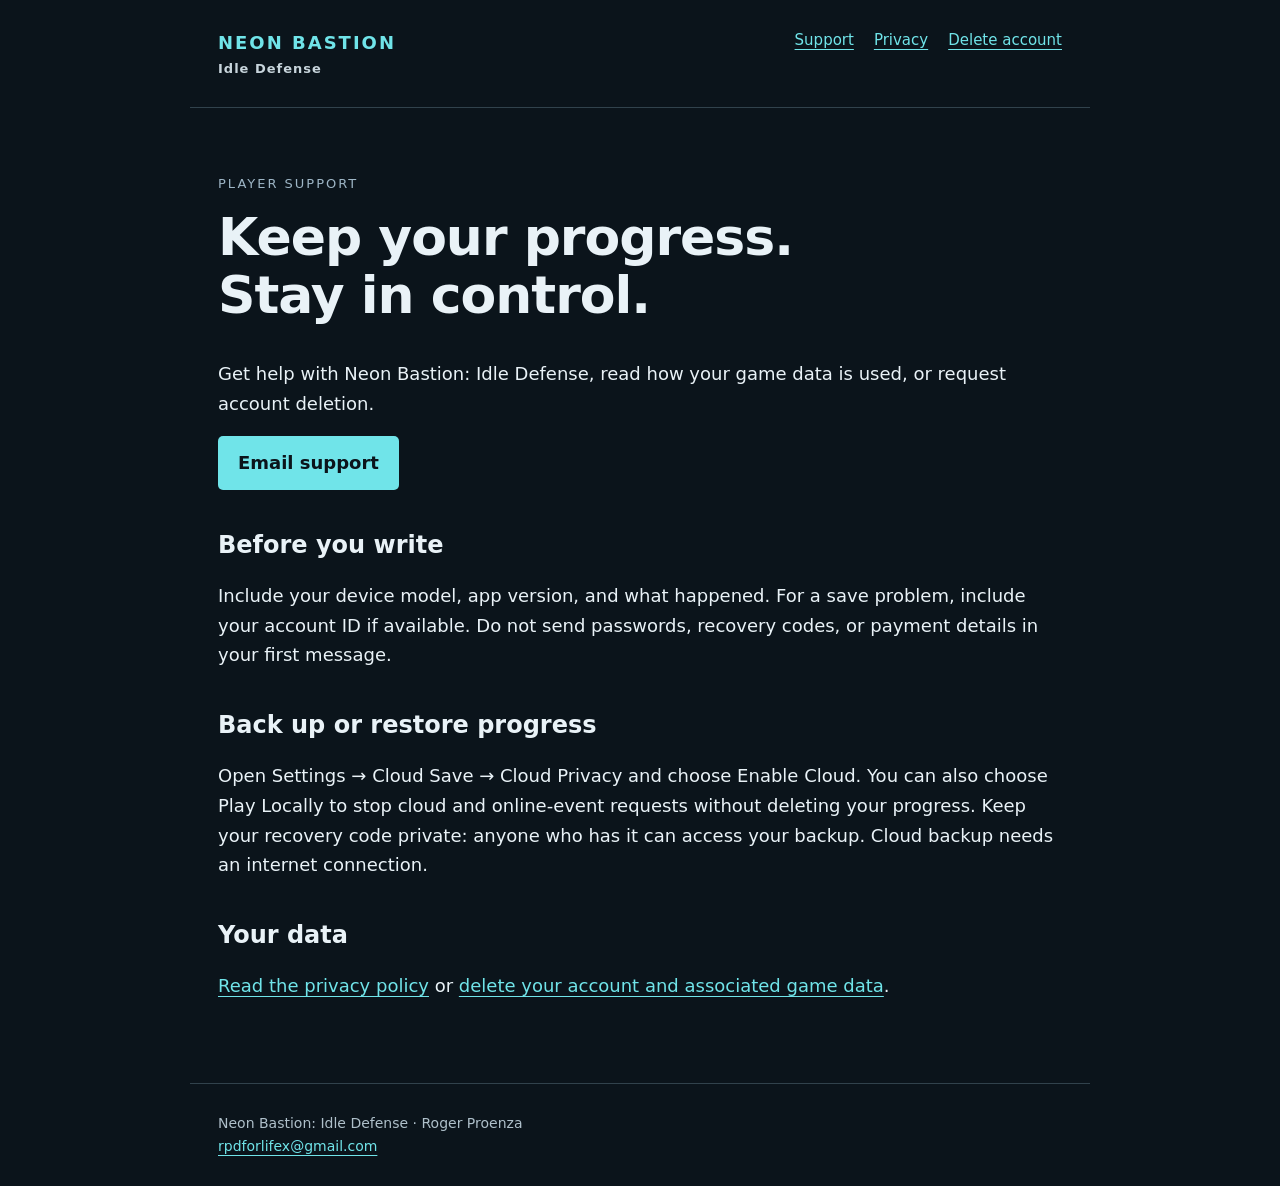
==== index.html @ 81708bd0 "Publish Neon Bastion support, privacy and account deletion pages" ====
<!doctype html>
<html lang="en"><head><meta charset="utf-8"><meta name="viewport" content="width=device-width, initial-scale=1">
<meta name="description" content="Official support, privacy, and account-deletion information for Neon Bastion: Idle Defense.">
<title>Support — Neon Bastion</title><link rel="stylesheet" href="site.css"></head>
<body><a class="skip" href="#main">Skip to content</a><header><a class="brand" href="index.html">NEON BASTION <span>Idle Defense</span></a>
<nav aria-label="Main"><a href="index.html">Support</a><a href="privacy.html">Privacy</a><a href="delete-account.html">Delete account</a></nav></header>
<main id="main"><p class="eyebrow">PLAYER SUPPORT</p><h1>Keep your progress.<br>Stay in control.</h1>
<p>Get help with Neon Bastion: Idle Defense, read how your game data is used, or request account deletion.</p>
<p><a class="button" href="mailto:rpdforlifex@gmail.com?subject=Neon%20Bastion%20support">Email support</a></p>
<h2>Before you write</h2><p>Include your device model, app version, and what happened. For a save problem, include your account ID if available. Do not send passwords, recovery codes, or payment details in your first message.</p>
<h2>Back up or restore progress</h2><p>Open Settings → Cloud Save → Cloud Privacy and choose Enable Cloud. You can also choose Play Locally to stop cloud and online-event requests without deleting your progress. Keep your recovery code private: anyone who has it can access your backup. Cloud backup needs an internet connection.</p>
<h2>Your data</h2><p><a href="privacy.html">Read the privacy policy</a> or <a href="delete-account.html">delete your account and associated game data</a>.</p></main><footer>Neon Bastion: Idle Defense · Roger Proenza<br>
<a href="mailto:rpdforlifex@gmail.com">rpdforlifex@gmail.com</a></footer></body></html>
---- site.css ----
*{box-sizing:border-box}body{margin:0;background:#0b141b;color:#e9f2f7;font:18px/1.65 system-ui,sans-serif}a{color:#70e4e9;text-underline-offset:4px}a:focus-visible{outline:3px solid #f3d58d;outline-offset:5px}header,main,footer{max-width:900px;margin:auto;padding:28px}header{border-bottom:1px solid #31424c;display:flex;gap:24px;justify-content:space-between;flex-wrap:wrap}.brand{font-weight:750;letter-spacing:2px;text-decoration:none}.brand span{display:block;font-size:13px;letter-spacing:1px;color:#c8d5dc}nav{display:flex;gap:20px;flex-wrap:wrap;font-size:15px}main{min-height:70vh;padding-top:52px;padding-bottom:64px}h1{font-size:clamp(30px,6vw,52px);line-height:1.12;letter-spacing:-1px;margin-top:0}h2{font-size:24px;margin-top:40px;line-height:1.3}.eyebrow{color:#9eb6c6;letter-spacing:2px;font-size:13px}.button{display:inline-block;background:#70e4e9;color:#0b141b;padding:12px 20px;font-weight:700;text-decoration:none;border-radius:5px}footer{border-top:1px solid #31424c;color:#afc0ca;font-size:14px}.skip{position:absolute;top:-80px;left:20px;padding:12px;background:#fff;color:#000}.skip:focus{top:12px}li{margin-bottom:12px}@media(max-width:540px){header,main,footer{padding-left:22px;padding-right:22px}nav{gap:16px}}
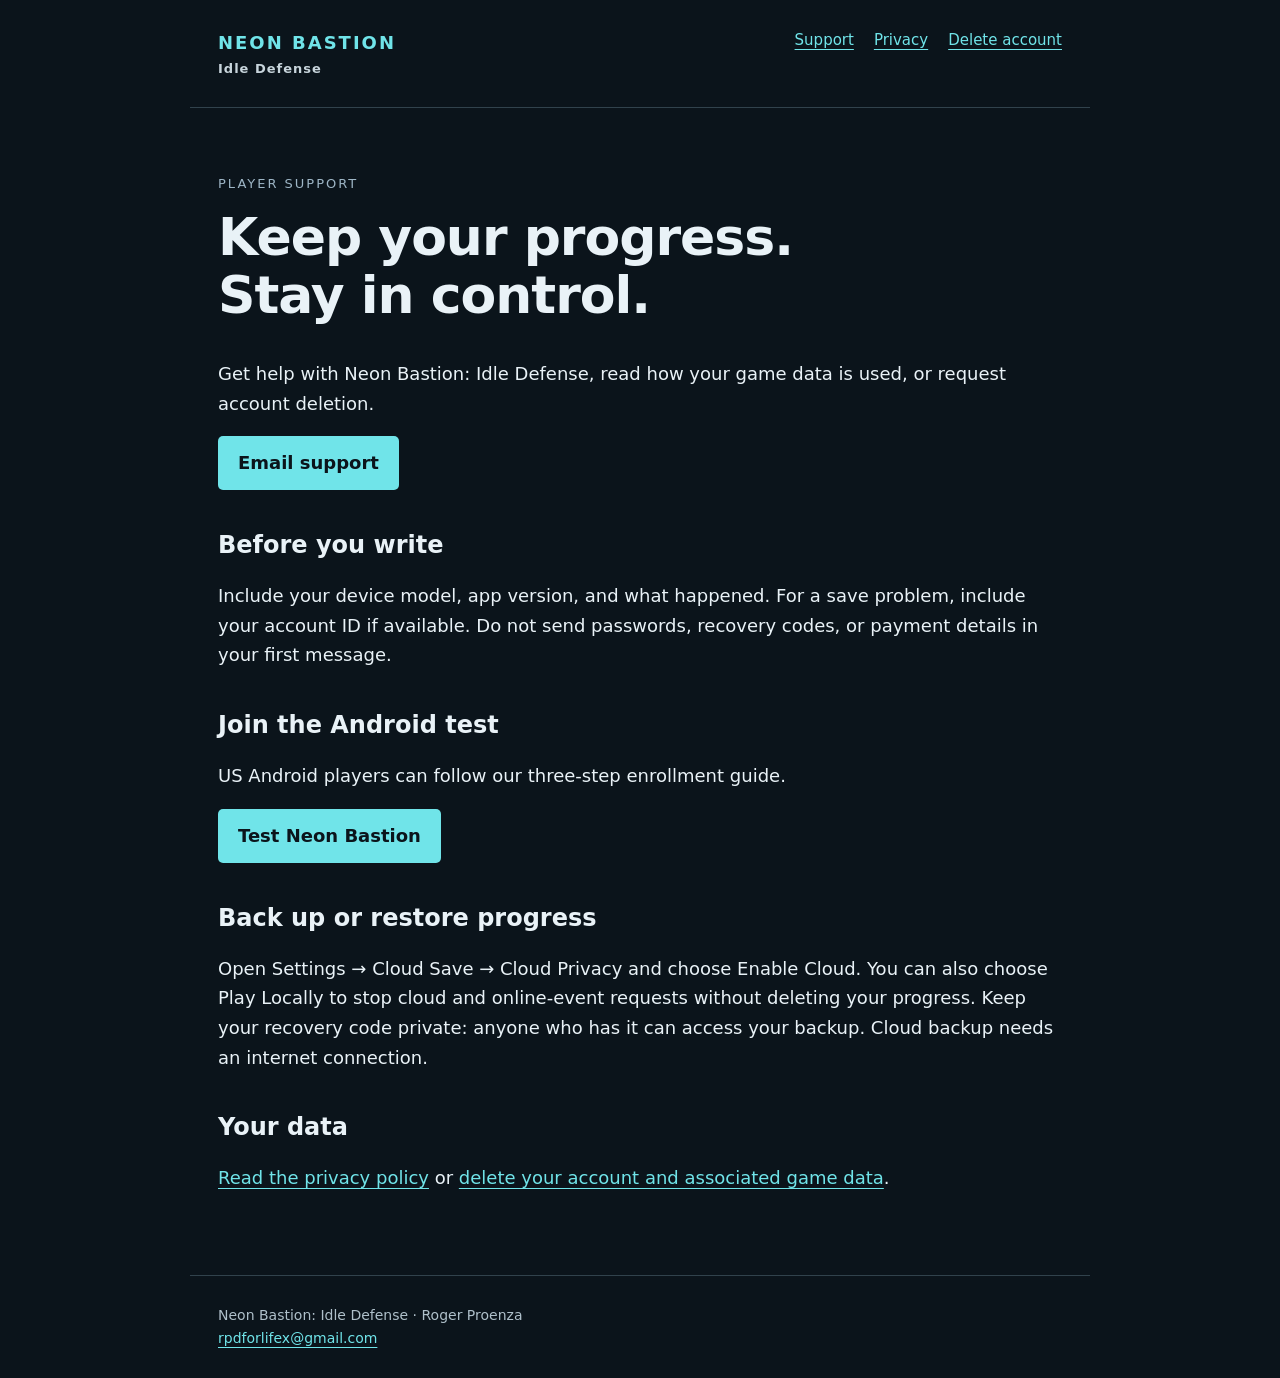
==== commit 3de643cd: "Add single-link Android tester enrollment guide" ====
--- a/index.html
+++ b/index.html
@@ -8,6 +8,7 @@
 <p>Get help with Neon Bastion: Idle Defense, read how your game data is used, or request account deletion.</p>
 <p><a class="button" href="mailto:rpdforlifex@gmail.com?subject=Neon%20Bastion%20support">Email support</a></p>
 <h2>Before you write</h2><p>Include your device model, app version, and what happened. For a save problem, include your account ID if available. Do not send passwords, recovery codes, or payment details in your first message.</p>
+<h2>Join the Android test</h2><p>US Android players can follow our three-step enrollment guide.</p><p><a class="button" href="test.html">Test Neon Bastion</a></p>
 <h2>Back up or restore progress</h2><p>Open Settings → Cloud Save → Cloud Privacy and choose Enable Cloud. You can also choose Play Locally to stop cloud and online-event requests without deleting your progress. Keep your recovery code private: anyone who has it can access your backup. Cloud backup needs an internet connection.</p>
 <h2>Your data</h2><p><a href="privacy.html">Read the privacy policy</a> or <a href="delete-account.html">delete your account and associated game data</a>.</p></main><footer>Neon Bastion: Idle Defense · Roger Proenza<br>
-<a href="mailto:rpdforlifex@gmail.com">rpdforlifex@gmail.com</a></footer></body></html>+<a href="mailto:rpdforlifex@gmail.com">rpdforlifex@gmail.com</a></footer></body></html>
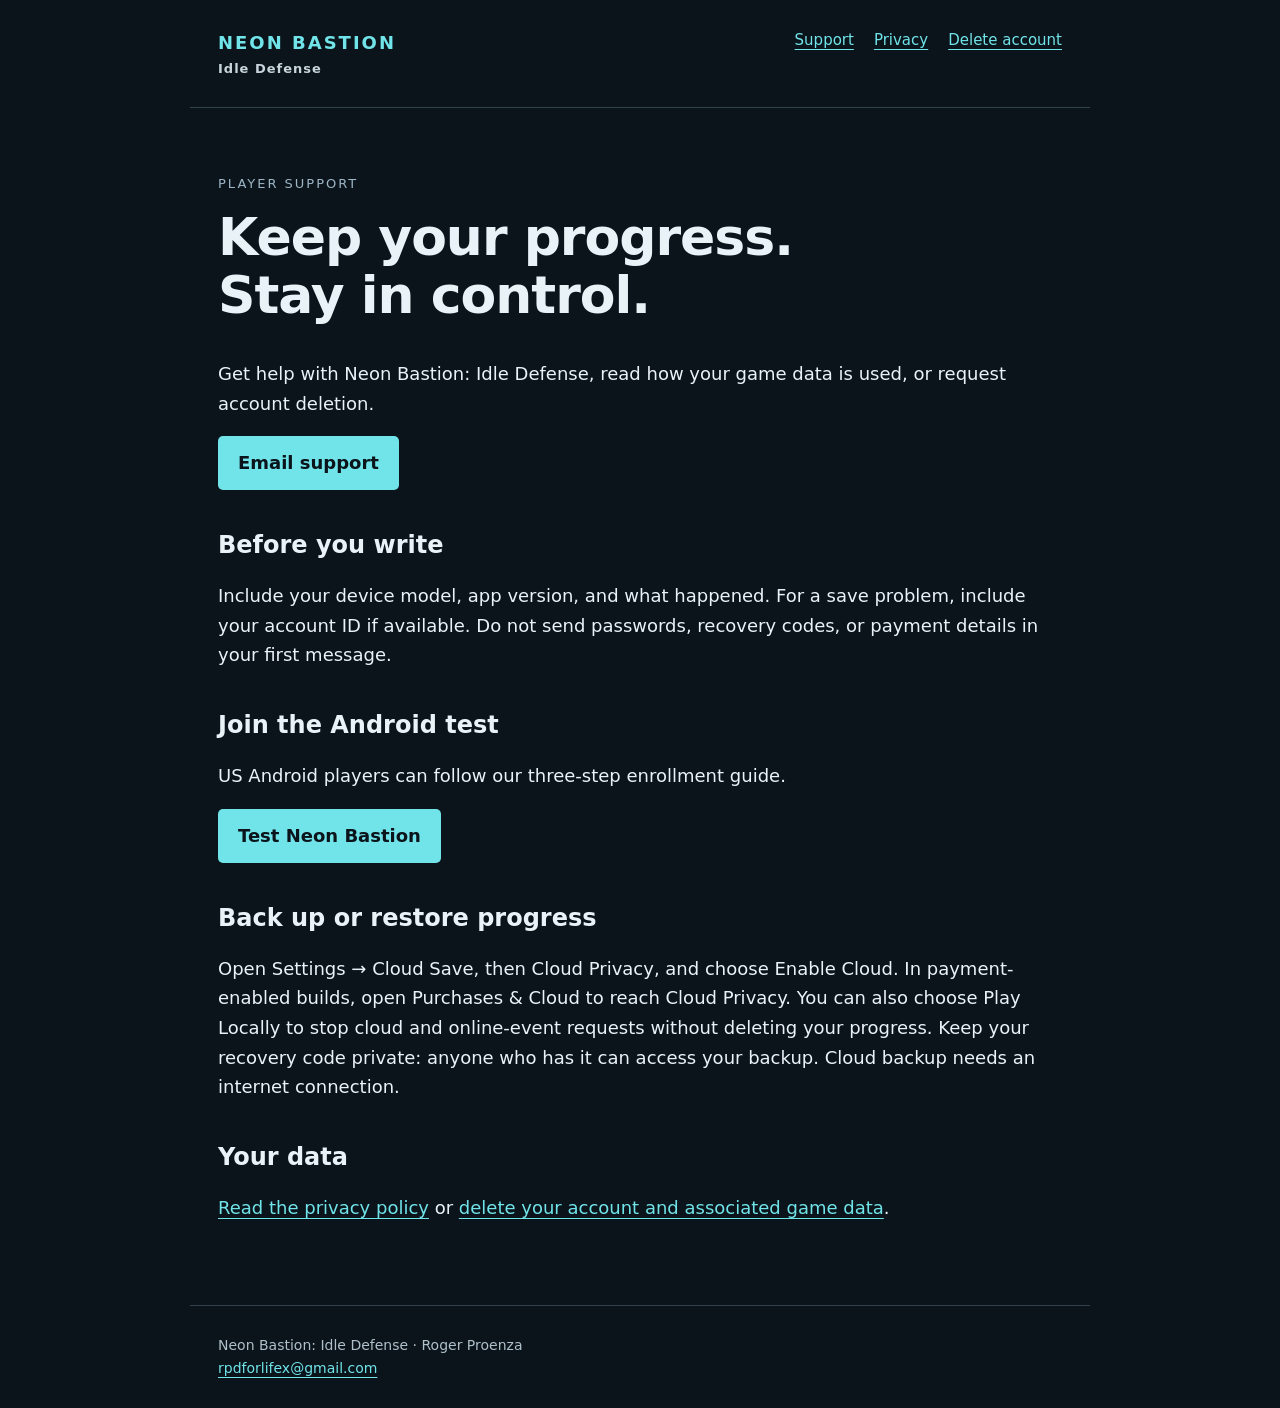
==== commit 3680697e: "Explain purchase verification, retention, and recovery navigation Co-authored-by: Codex <codex@opena" ====
--- a/index.html
+++ b/index.html
@@ -9,6 +9,6 @@
 <p><a class="button" href="mailto:rpdforlifex@gmail.com?subject=Neon%20Bastion%20support">Email support</a></p>
 <h2>Before you write</h2><p>Include your device model, app version, and what happened. For a save problem, include your account ID if available. Do not send passwords, recovery codes, or payment details in your first message.</p>
 <h2>Join the Android test</h2><p>US Android players can follow our three-step enrollment guide.</p><p><a class="button" href="test.html">Test Neon Bastion</a></p>
-<h2>Back up or restore progress</h2><p>Open Settings → Cloud Save → Cloud Privacy and choose Enable Cloud. You can also choose Play Locally to stop cloud and online-event requests without deleting your progress. Keep your recovery code private: anyone who has it can access your backup. Cloud backup needs an internet connection.</p>
+<h2>Back up or restore progress</h2><p>Open Settings → Cloud Save, then Cloud Privacy, and choose Enable Cloud. In payment-enabled builds, open Purchases & Cloud to reach Cloud Privacy. You can also choose Play Locally to stop cloud and online-event requests without deleting your progress. Keep your recovery code private: anyone who has it can access your backup. Cloud backup needs an internet connection.</p>
 <h2>Your data</h2><p><a href="privacy.html">Read the privacy policy</a> or <a href="delete-account.html">delete your account and associated game data</a>.</p></main><footer>Neon Bastion: Idle Defense · Roger Proenza<br>
-<a href="mailto:rpdforlifex@gmail.com">rpdforlifex@gmail.com</a></footer></body></html>
+<a href="mailto:rpdforlifex@gmail.com">rpdforlifex@gmail.com</a></footer></body></html>
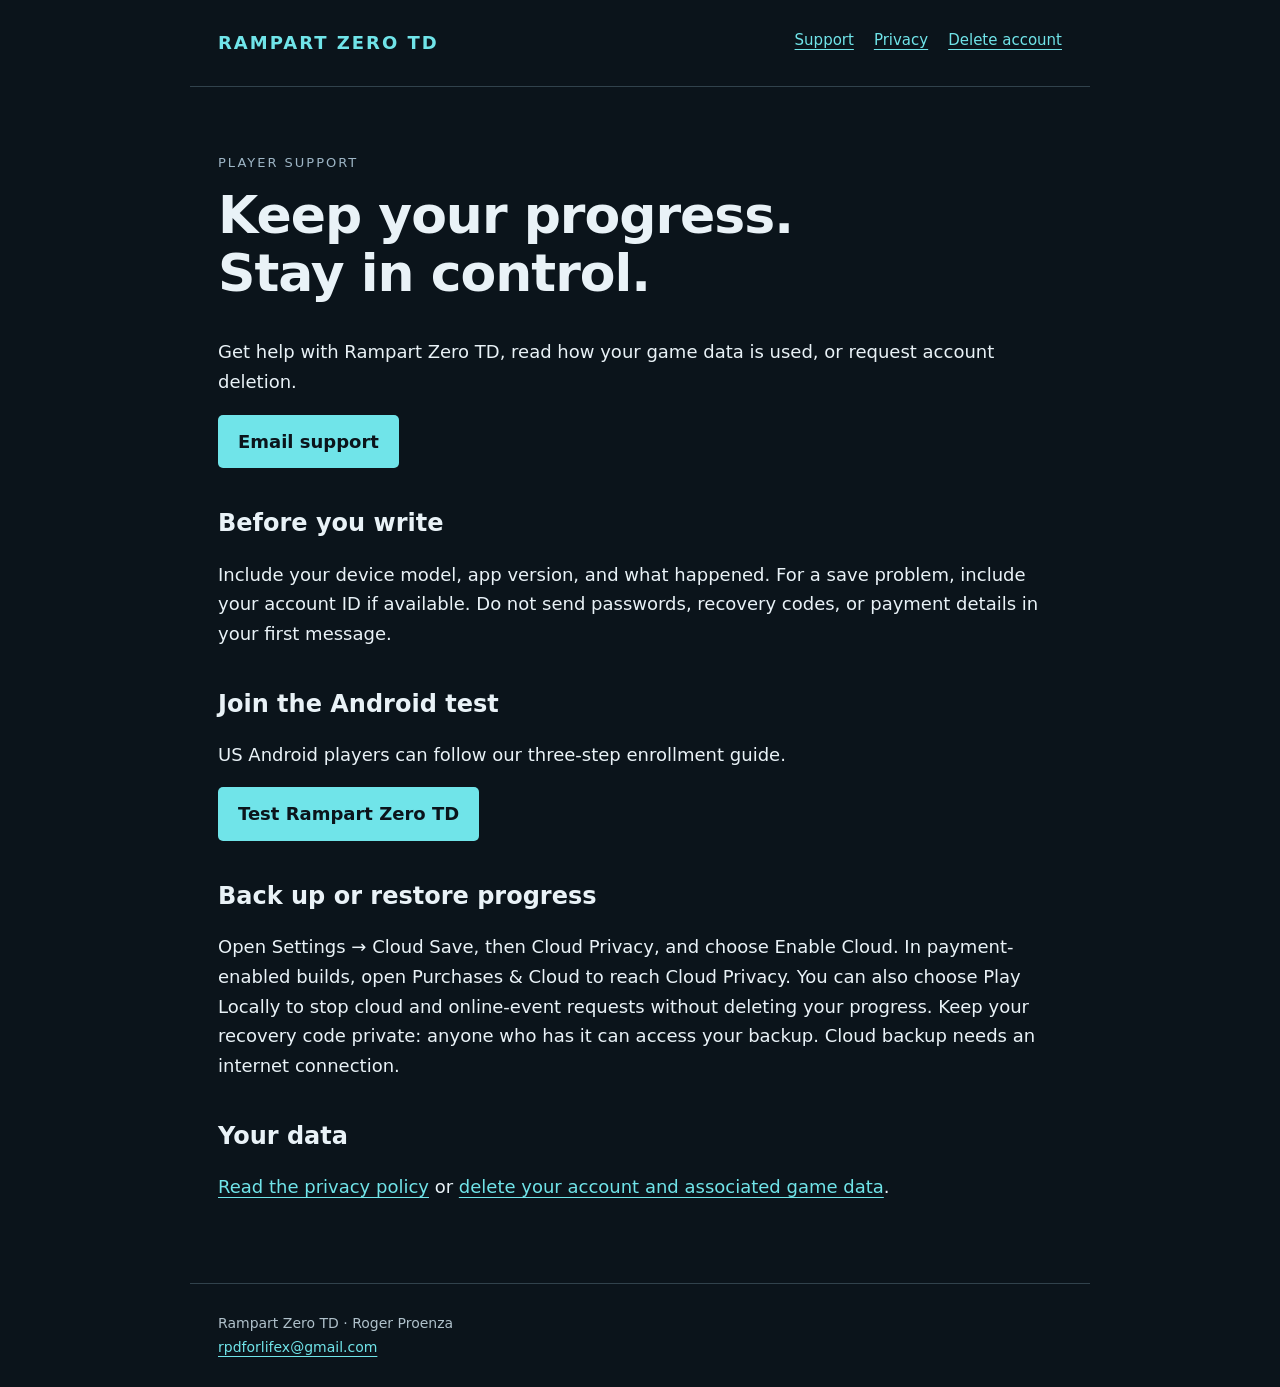
==== commit 9ce6e67c: "Rename player-facing support pages to Rampart Zero TD" ====
--- a/index.html
+++ b/index.html
@@ -1,14 +1,14 @@
 <!doctype html>
 <html lang="en"><head><meta charset="utf-8"><meta name="viewport" content="width=device-width, initial-scale=1">
-<meta name="description" content="Official support, privacy, and account-deletion information for Neon Bastion: Idle Defense.">
-<title>Support — Neon Bastion</title><link rel="stylesheet" href="site.css"></head>
-<body><a class="skip" href="#main">Skip to content</a><header><a class="brand" href="index.html">NEON BASTION <span>Idle Defense</span></a>
+<meta name="description" content="Official support, privacy, and account-deletion information for Rampart Zero TD.">
+<title>Support — Rampart Zero TD</title><link rel="stylesheet" href="site.css"></head>
+<body><a class="skip" href="#main">Skip to content</a><header><a class="brand" href="index.html">RAMPART ZERO TD</a>
 <nav aria-label="Main"><a href="index.html">Support</a><a href="privacy.html">Privacy</a><a href="delete-account.html">Delete account</a></nav></header>
 <main id="main"><p class="eyebrow">PLAYER SUPPORT</p><h1>Keep your progress.<br>Stay in control.</h1>
-<p>Get help with Neon Bastion: Idle Defense, read how your game data is used, or request account deletion.</p>
-<p><a class="button" href="mailto:rpdforlifex@gmail.com?subject=Neon%20Bastion%20support">Email support</a></p>
+<p>Get help with Rampart Zero TD, read how your game data is used, or request account deletion.</p>
+<p><a class="button" href="mailto:rpdforlifex@gmail.com?subject=Rampart%20Zero%20TD%20support">Email support</a></p>
 <h2>Before you write</h2><p>Include your device model, app version, and what happened. For a save problem, include your account ID if available. Do not send passwords, recovery codes, or payment details in your first message.</p>
-<h2>Join the Android test</h2><p>US Android players can follow our three-step enrollment guide.</p><p><a class="button" href="test.html">Test Neon Bastion</a></p>
+<h2>Join the Android test</h2><p>US Android players can follow our three-step enrollment guide.</p><p><a class="button" href="test.html">Test Rampart Zero TD</a></p>
 <h2>Back up or restore progress</h2><p>Open Settings → Cloud Save, then Cloud Privacy, and choose Enable Cloud. In payment-enabled builds, open Purchases & Cloud to reach Cloud Privacy. You can also choose Play Locally to stop cloud and online-event requests without deleting your progress. Keep your recovery code private: anyone who has it can access your backup. Cloud backup needs an internet connection.</p>
-<h2>Your data</h2><p><a href="privacy.html">Read the privacy policy</a> or <a href="delete-account.html">delete your account and associated game data</a>.</p></main><footer>Neon Bastion: Idle Defense · Roger Proenza<br>
+<h2>Your data</h2><p><a href="privacy.html">Read the privacy policy</a> or <a href="delete-account.html">delete your account and associated game data</a>.</p></main><footer>Rampart Zero TD · Roger Proenza<br>
 <a href="mailto:rpdforlifex@gmail.com">rpdforlifex@gmail.com</a></footer></body></html>
